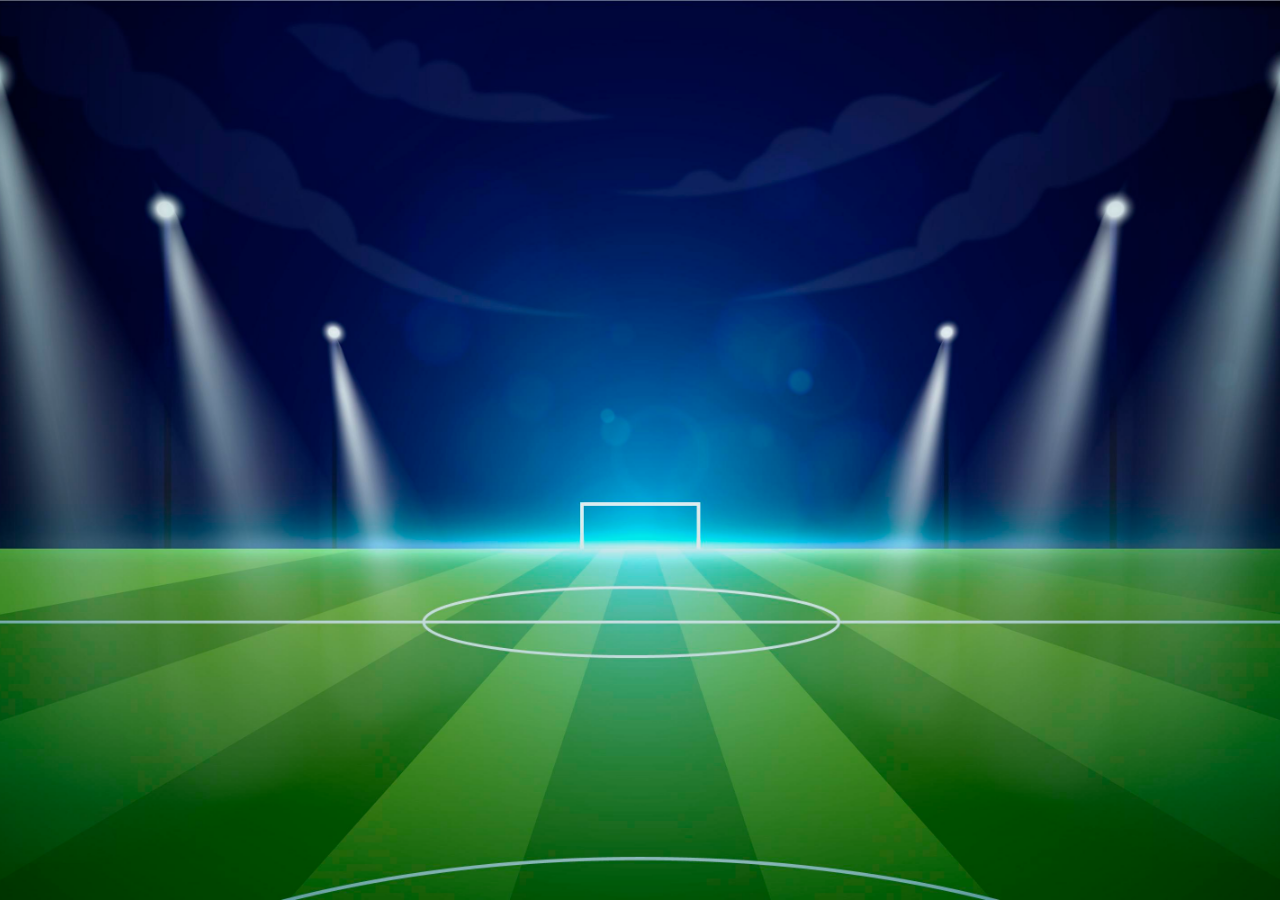
==== game.html @ 16c51324 "add second html file 'game.html' for game screen" ====
<!DOCTYPE html>
<html lang="en">
<head>
    <meta charset="UTF-8">
    <meta http-equiv="X-UA-Compatible" content="IE=edge">
    <meta name="viewport" content="width=device-width, initial-scale=1.0">
    <meta name="keywords" content="HTML, CSS, JavaScript">
    <meta name="description" content="An interactive sports themed memory game designed for all ages and offering several difficulties">
    <meta name="author" content="Damhán Lloyd-Keogh">
    <link rel="preconnect" href="https://fonts.googleapis.com">
    <link rel="preconnect" href="https://fonts.gstatic.com" crossorigin>
    <link href="https://fonts.googleapis.com/css2?family=Graduate&family=Ubuntu:wght@500&display=swap" rel="stylesheet">
    <link rel="stylesheet" href="https://use.fontawesome.com/releases/v5.6.3/css/all.css"
    integrity="sha384-UHRtZLI+pbxtHCWp1t77Bi1L4ZtiqrqD80Kn4Z8NTSRyMA2Fd33n5dQ8lWUE00s/" crossorigin="anonymous" />
    <link rel="stylesheet" href="https://cdn.jsdelivr.net/npm/bootstrap@4.5.3/dist/css/bootstrap.min.css"
    integrity="sha384-TX8t27EcRE3e/ihU7zmQxVncDAy5uIKz4rEkgIXeMed4M0jlfIDPvg6uqKI2xXr2" crossorigin="anonymous">
    <link rel="stylesheet" href="assets/css/style.css" type="text/css"/>
    
    <title>⚽️ Soccer Stars</title>
</head>

<body>


    
</body>

<script>src="game.js"</script>
<!-- Jquery bootstrap and popper js scripts added for more functionality, import links taken from my own MS1 project -->
<script src="https://code.jquery.com/jquery-3.5.1.slim.min.js"
integrity="sha384-DfXdz2htPH0lsSSs5nCTpuj/zy4C+OGpamoFVy38MVBnE+IbbVYUew+OrCXaRkfj" crossorigin="anonymous">
</script>
<script src="https://cdn.jsdelivr.net/npm/popper.js@1.16.1/dist/umd/popper.min.js"
integrity="sha384-9/reFTGAW83EW2RDu2S0VKaIzap3H66lZH81PoYlFhbGU+6BZp6G7niu735Sk7lN" crossorigin="anonymous">
</script>
<script src="https://cdn.jsdelivr.net/npm/bootstrap@4.5.3/dist/js/bootstrap.min.js"
integrity="sha384-w1Q4orYjBQndcko6MimVbzY0tgp4pWB4lZ7lr30WKz0vr/aWKhXdBNmNb5D92v7s" crossorigin="anonymous">
</script>
</body>
</html>
---- assets/css/style.css ----
@import url('https://fonts.googleapis.com/css2?family=Graduate&family=Ubuntu:wght@500&display=swap');

* {
    padding: 0px;
    margin: 0px;
    box-sizing: border-box;
}

/* font style */

.title-text, .subtitle-text {
    font-family: "Graduate", sans-serif;
    color: #EAFDF8;
    position: center;
}

.header {
    font-family: "Graduate", sans-serif;
    color: #EAFDF8;
}



body {
    background: url(../images/bg_img.jpg) no-repeat center center fixed; 
    -webkit-background-size: cover;
    -moz-background-size: cover;
    -o-background-size: cover;
    background-size: cover;
    overflow: hidden;
    text-align: center;
}

/* Home Menu Styling */ 

.game-menu-container {
    background-color: #6C0E23;
    width: 45vw;
    border-radius: 10px;
}

.menu-item {
    background-color: #000000;
    border-color: #6C0E23;
    border-radius: 10px;
    height: 50px;
    font-family: "Graduate", sans-serif;
    font-weight: bold;
    color: #EAFDF8;
}

.main-menu-icon {
    height: 30px;
}

/* Modal Stlying */

.main-modal-list {
    list-style: none;
    font-family: "Graduate", sans-serif;
    color: #6C0E23;
}
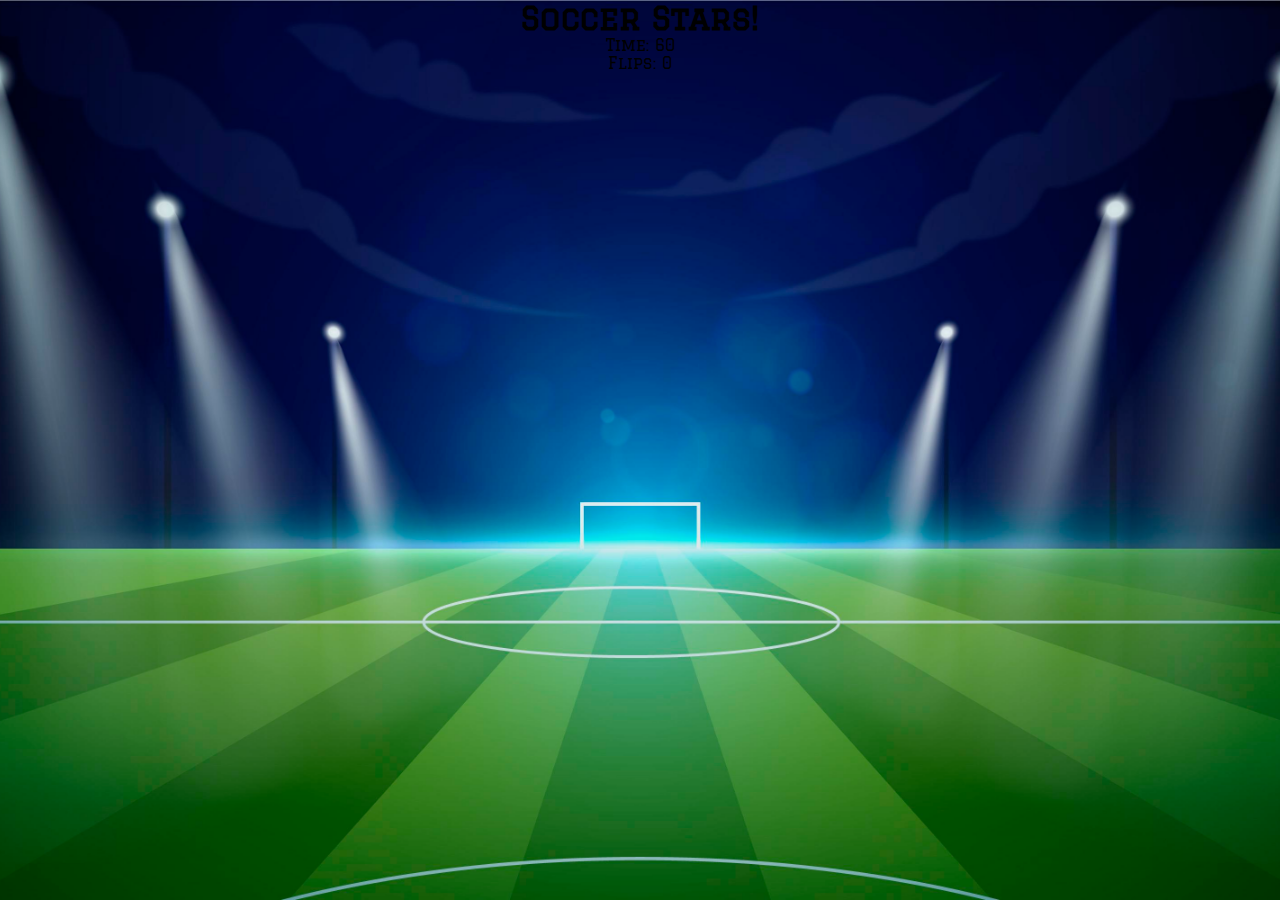
==== commit 6a3c2059: "add styling for game.html header and score section to be consistent with index.html" ====
--- a/game.html
+++ b/game.html
@@ -20,9 +20,23 @@
 </head>
 
 <body>
+    <h1 class="game-title"> Soccer Stars! </h1>
+    <div class="game-area">
+        <div class="score-container">
+            <div class="game-score">
+                Time:<span id="time-countdown"> 60</span>
+            </div>
+            <div class="game-score">
+                Flips:<span id="flips-counter"> 0</span>
+            </div>
+        </div>
+    </div>
 
 
-    
+
+
+
+
 </body>
 
 <script>src="game.js"</script>
--- a/assets/css/style.css
+++ b/assets/css/style.css
@@ -17,6 +17,7 @@
 .header {
     font-family: "Graduate", sans-serif;
     color: #EAFDF8;
+    padding-bottom:50%;
 }
 
 
@@ -29,24 +30,24 @@
     background-size: cover;
     overflow: hidden;
     text-align: center;
+    font-family: "Graduate", sans-serif;
 }
 
 /* Home Menu Styling */ 
 
 .game-menu-container {
     background-color: #6C0E23;
-    width: 45vw;
     border-radius: 10px;
 }
 
 .menu-item {
     background-color: #000000;
-    border-color: #6C0E23;
+    border-color: #fff;
     border-radius: 10px;
     height: 50px;
-    font-family: "Graduate", sans-serif;
     font-weight: bold;
     color: #EAFDF8;
+    padding-top: 10%;
 }
 
 .main-menu-icon {
@@ -55,8 +56,28 @@
 
 /* Modal Stlying */
 
+.modal-title {
+ color: #6C0E23;
+}
+
+
+ .modal-list-items {
+    
+    color: #6C0E23;
+}
+
 .main-modal-list {
     list-style: none;
     font-family: "Graduate", sans-serif;
     color: #6C0E23;
+}
+
+.rules-list {
+    list-style-type: none;
+}
+
+.menu-button {
+    border-color: #000000;
+    padding: 10px;
+    margin: 5px;
 }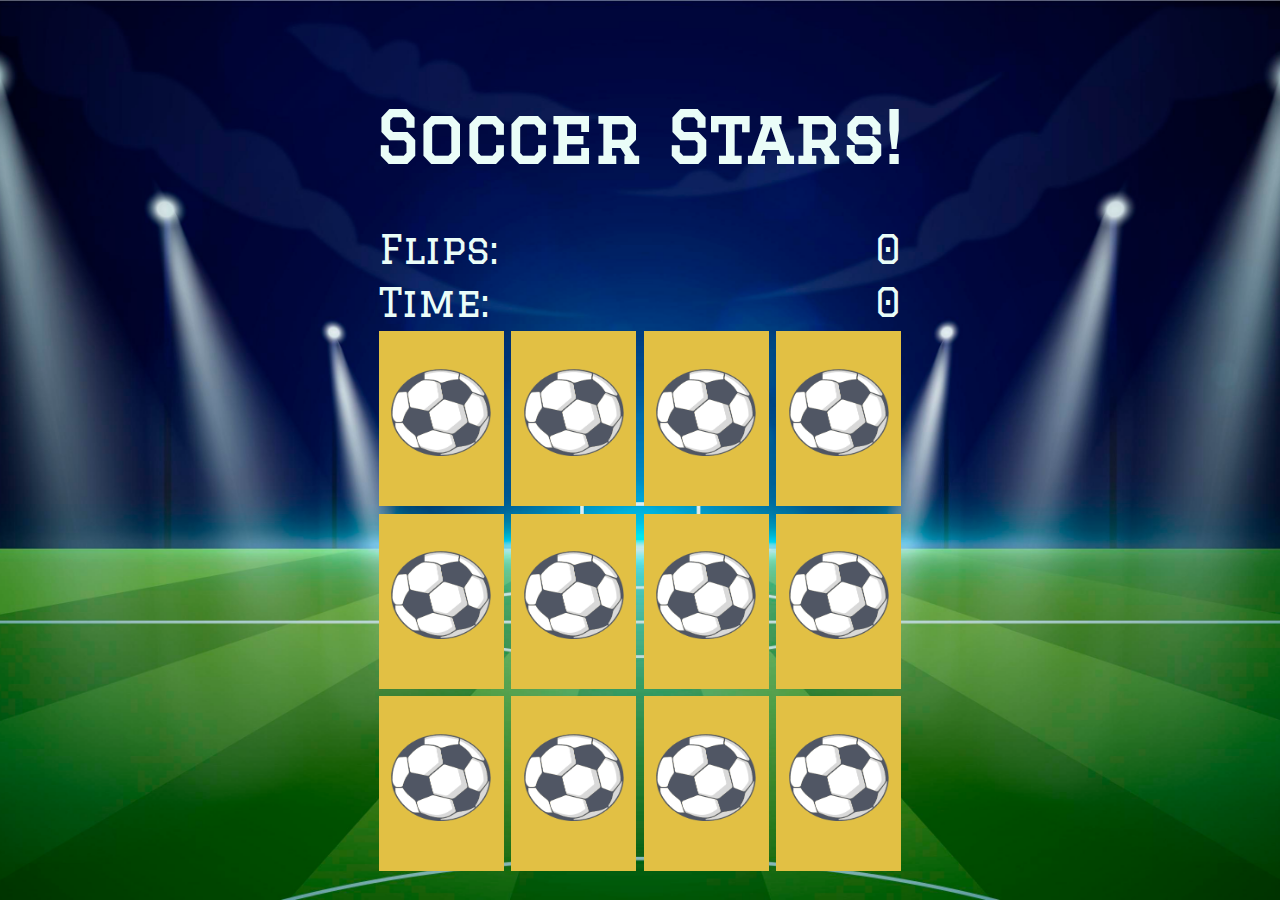
==== commit 5165a531: "change to using css grid for the card game layout" ====
--- a/game.html
+++ b/game.html
@@ -20,17 +20,90 @@
 </head>
 
 <body>
-    <h1 class="game-title"> Soccer Stars! </h1>
-    <div class="game-area">
-        <div class="score-container">
-            <div class="game-score">
-                Time:<span id="time-countdown"> 60</span>
+
+<div class="container-fluid">
+    <div class="row d-flex no-gutters">
+        <div class="col-2 d-none d-md-block"></div>
+        <div class="col-3 col-md-2"></div>
+        <div class="col-6 col-md-4">
+            <h1 class="game-title">Soccer Stars!</h1>
+        </div>
+    </div>  
+<!-- Score/Time -->
+<div class="game-container">
+    <div class="game-information-container">
+        <div class="game-information">Flips: <span id="flipCounter"> 0 </span>
+        </div>
+        <div class="game-information">Time: <span id="timeCounter"> 0 </span>
+        </div>
+
+        <!-- CSS Grid inspiration taken from https://www.youtube.com/watch?v=28VfzEiJgy4-->
+        <div class="card">
+           <div class="reverse-side front-side">
+               <img class="ball-picture" src="assets/images/ball.png">
+           </div>
+        </div>
+        <div class="card">
+            <div class="reverse-side front-side">
+                <img class="ball-picture" src="assets/images/ball.png">
             </div>
-            <div class="game-score">
-                Flips:<span id="flips-counter"> 0</span>
+         </div>
+         <div class="card">
+            <div class="reverse-side front-side">
+                <img class="ball-picture" src="assets/images/ball.png">
             </div>
-        </div>
-    </div>
+         </div>
+         <div class="card">
+            <div class="reverse-side front-side">
+                <img class="ball-picture" src="assets/images/ball.png">
+            </div>
+         </div>
+         <div class="card">
+            <div class="reverse-side front-side">
+                <img class="ball-picture" src="assets/images/ball.png">
+            </div>
+         </div>
+         <div class="card">
+            <div class="reverse-side front-side">
+                <img class="ball-picture" src="assets/images/ball.png">
+            </div>
+         </div>
+         <div class="card">
+            <div class="reverse-side front-side">
+                <img class="ball-picture" src="assets/images/ball.png">
+            </div>
+         </div>
+         <div class="card">
+            <div class="reverse-side front-side">
+                <img class="ball-picture" src="assets/images/ball.png">
+            </div>
+         </div>
+         <div class="card">
+            <div class="reverse-side front-side">
+                <img class="ball-picture" src="assets/images/ball.png">
+            </div>
+         </div>
+         <div class="card">
+            <div class="reverse-side front-side">
+                <img class="ball-picture" src="assets/images/ball.png">
+            </div>
+         </div>
+         <div class="card">
+            <div class="reverse-side front-side">
+                <img class="ball-picture" src="assets/images/ball.png">
+            </div>
+         </div>
+         <div class="card">
+            <div class="reverse-side front-side">
+                <img class="ball-picture" src="assets/images/ball.png">
+            </div>
+         </div>
+         
+        
+
+  </div>
+    
+
 
 
 
--- a/assets/css/style.css
+++ b/assets/css/style.css
@@ -6,27 +6,29 @@
     box-sizing: border-box;
 }
 
+
+/* index.html styling */
 /* font style */
 
 .title-text, .subtitle-text {
     font-family: "Graduate", sans-serif;
     color: #EAFDF8;
     position: center;
+    font-size: 6em;
 }
 
 .header {
     font-family: "Graduate", sans-serif;
     color: #EAFDF8;
-    padding-bottom:50%;
+    font-size: 70px;
+    padding-bottom:20%;
+    padding-top:50%;
 }
 
 
 
 body {
     background: url(../images/bg_img.jpg) no-repeat center center fixed; 
-    -webkit-background-size: cover;
-    -moz-background-size: cover;
-    -o-background-size: cover;
     background-size: cover;
     overflow: hidden;
     text-align: center;
@@ -51,6 +53,11 @@
 }
 
 .main-menu-icon {
+    height: 30px;
+}
+
+/* Separated to target with JS individually */
+.main-sound-icon {
     height: 30px;
 }
 
@@ -80,4 +87,69 @@
     border-color: #000000;
     padding: 10px;
     margin: 5px;
-}+}
+
+/* Card Appearance */ 
+        .stopwatch {
+            background-image: url("assets/images/ stopwatch.png");
+            background-repeat: no-repeat;
+            background-size: 100%;
+        }
+
+
+/*game styling, all 3 difficulties  */
+
+.game-title {
+    font-family: "Graduate", sans-serif;
+    color: #EAFDF8;
+    font-size: 70px;
+    padding-top: 7.5%;
+}
+
+
+ .game-information {
+    font-family: "Graduate", san-serif;
+    color: #EAFDF8;
+    font-size: 40px;
+    display: flex;
+    grid-column: 1 / -1;
+    display: flex;
+    justify-content: space-between;
+}
+
+
+.card {
+    position: relative;
+    background-color: #E2C044;
+    height: 175px;
+    width: 125px;
+  }
+
+  .reverse-side {
+      position: absolute;
+      display: flex;
+      width: 100%;
+      height: 100%;
+      justify-content: center;
+      align-items: center;
+  }
+  
+
+  .ball-picture {
+      position: absolute; 
+      height: 125px;
+      width: 100px;
+      padding-top:37.5px;
+      justify-content: center;
+      align-self: flex-start;
+      display: flex;
+  }
+
+  .game-information-container {
+    margin: 50px auto;
+    display: grid;
+    grid-template-columns: repeat(4, auto);
+    grid-gap: 7.5px;
+    justify-content: center;
+    
+  }